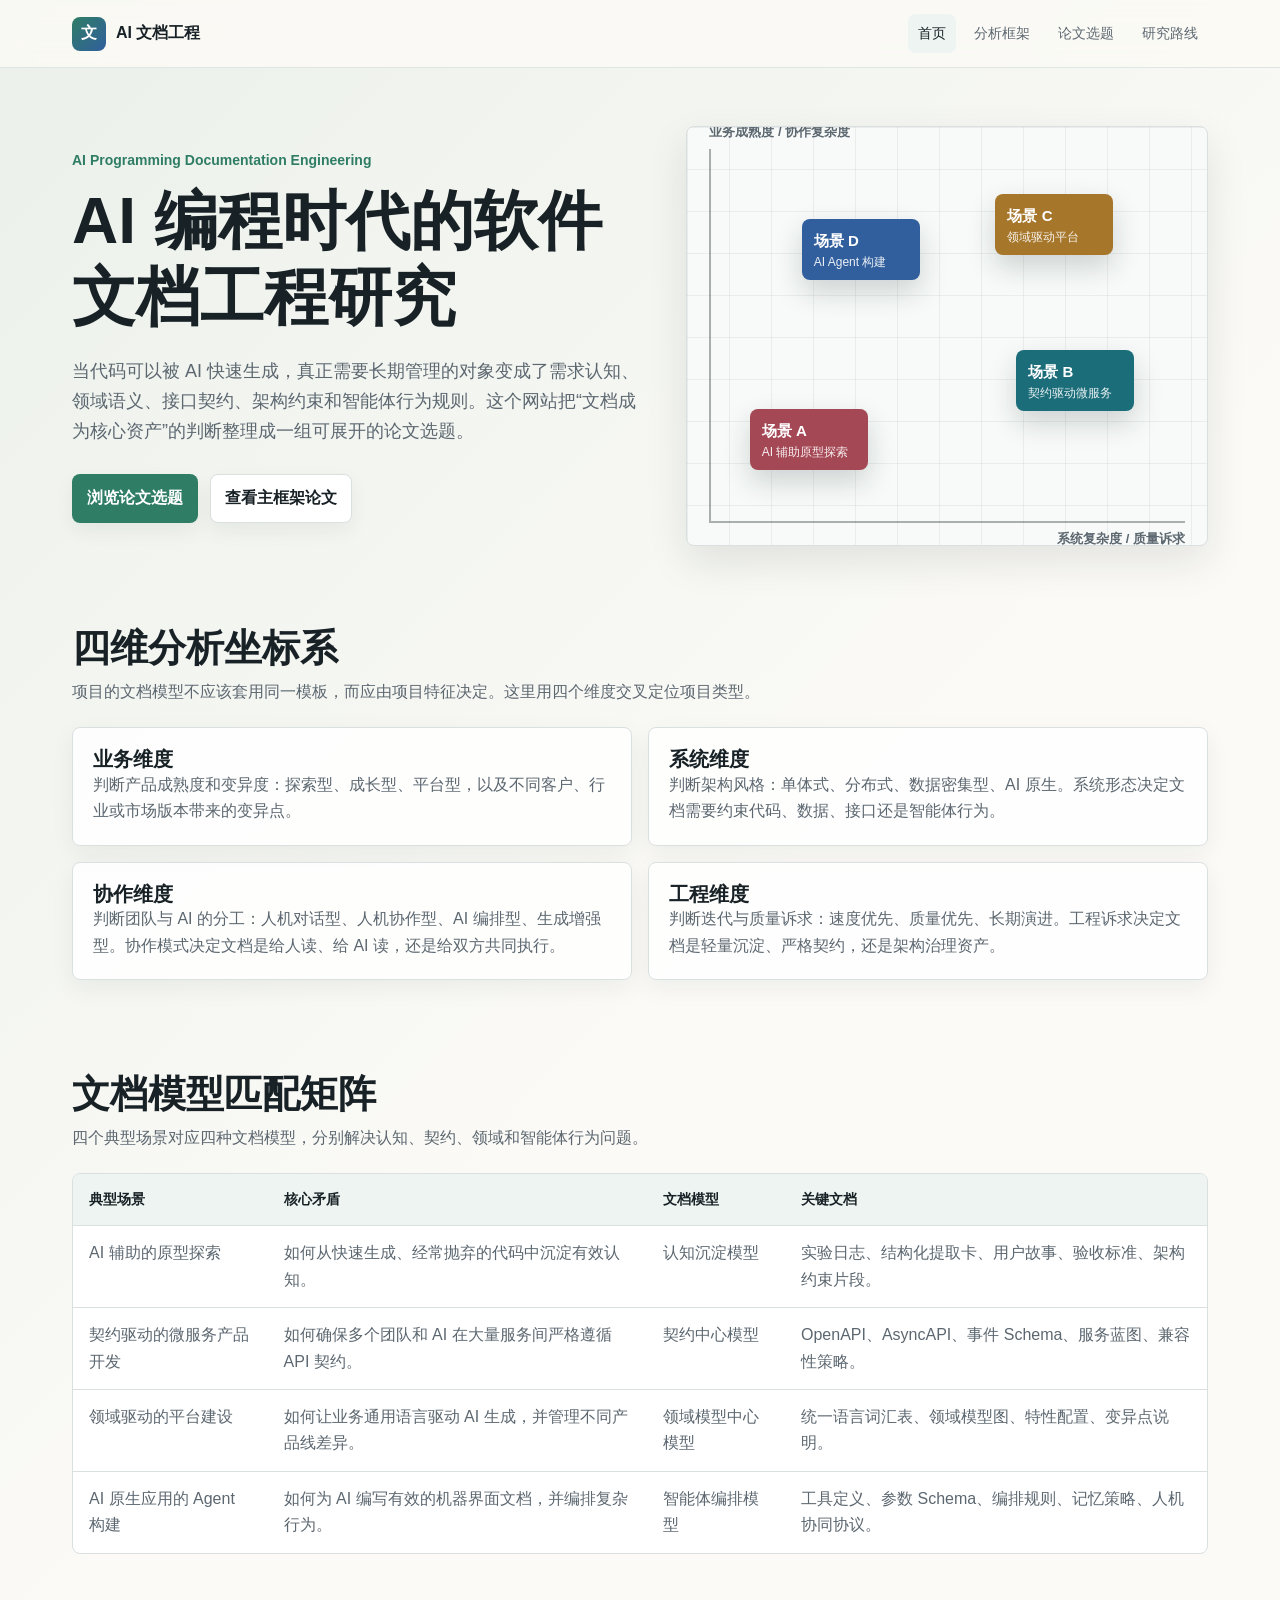
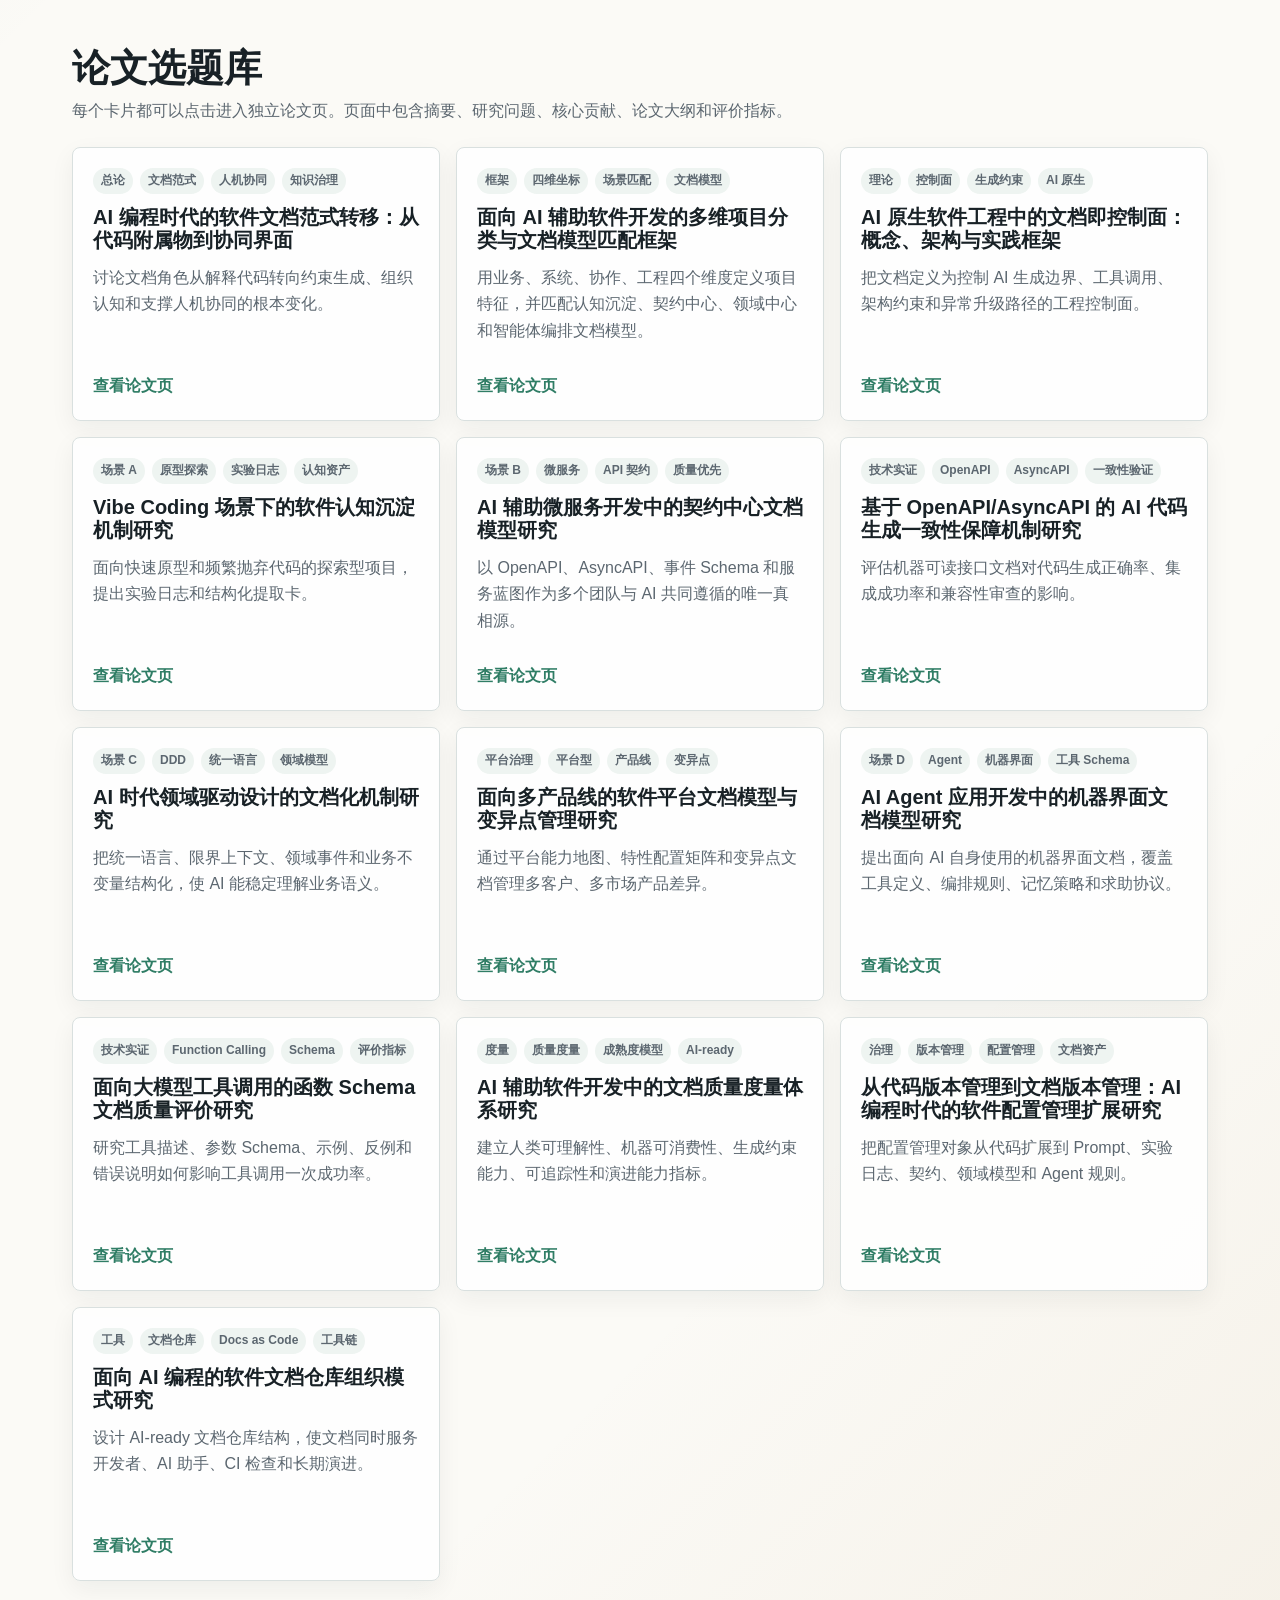
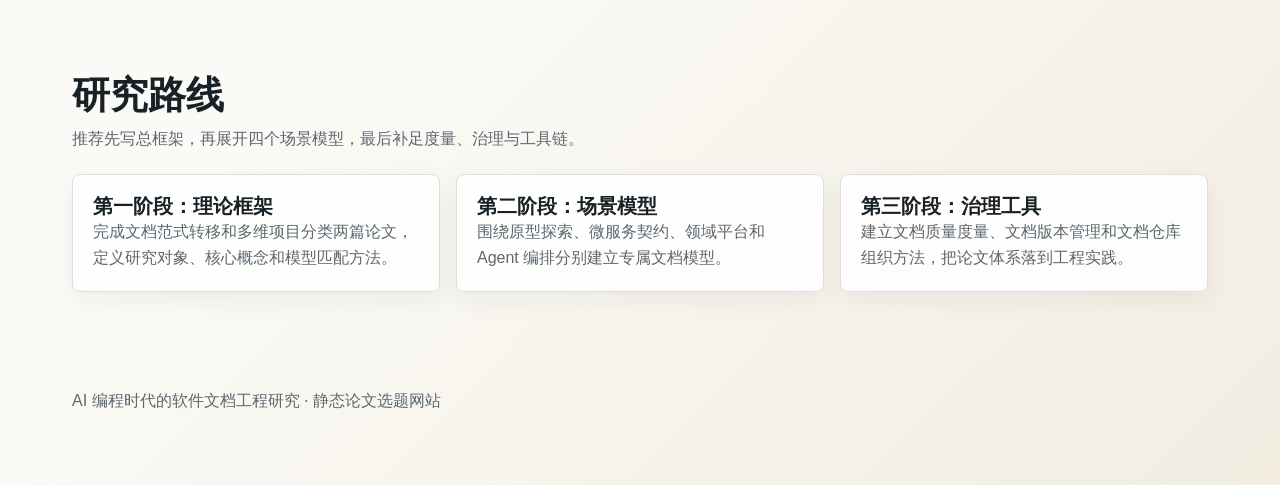
==== index.html @ 4df88398 "Create AI documentation engineering site" ====
<!doctype html>
<html lang="zh-CN">
<head>
  <meta charset="utf-8">
  <meta name="viewport" content="width=device-width, initial-scale=1">
  <title>AI 编程时代的软件文档工程研究</title>
  <link rel="stylesheet" href="styles.css">
</head>
<body>
  <header class="site-header">
    <nav class="nav">
      <a class="brand" href="index.html">
        <span class="brand-mark">文</span>
        <span>AI 文档工程</span>
      </a>
      <div class="nav-links">
        <a class="active" href="index.html">首页</a>
        <a href="#framework">分析框架</a>
        <a href="#papers">论文选题</a>
        <a href="#roadmap">研究路线</a>
      </div>
    </nav>
  </header>

  <main>
    <section class="hero">
      <div>
        <p class="eyebrow">AI Programming Documentation Engineering</p>
        <h1>AI 编程时代的软件文档工程研究</h1>
        <p class="lead">当代码可以被 AI 快速生成，真正需要长期管理的对象变成了需求认知、领域语义、接口契约、架构约束和智能体行为规则。这个网站把“文档成为核心资产”的判断整理成一组可展开的论文选题。</p>
        <div class="actions">
          <a class="button primary" href="#papers">浏览论文选题</a>
          <a class="button" href="papers/classification-framework.html">查看主框架论文</a>
        </div>
      </div>
      <div class="visual" aria-label="四维项目坐标中的典型场景">
        <div class="axis">
          <span class="y">业务成熟度 / 协作复杂度</span>
          <span class="x">系统复杂度 / 质量诉求</span>
        </div>
        <a class="node a" href="papers/vibe-coding-cognition.html">
          <strong>场景 A</strong>
          <small>AI 辅助原型探索</small>
        </a>
        <a class="node b" href="papers/contract-microservices.html">
          <strong>场景 B</strong>
          <small>契约驱动微服务</small>
        </a>
        <a class="node c" href="papers/ddd-documentation.html">
          <strong>场景 C</strong>
          <small>领域驱动平台</small>
        </a>
        <a class="node d" href="papers/agent-machine-interface.html">
          <strong>场景 D</strong>
          <small>AI Agent 构建</small>
        </a>
      </div>
    </section>

    <section class="section" id="framework">
      <div class="section-head">
        <div>
          <h2>四维分析坐标系</h2>
          <p>项目的文档模型不应该套用同一模板，而应由项目特征决定。这里用四个维度交叉定位项目类型。</p>
        </div>
      </div>
      <div class="grid cols-2">
        <article class="card">
          <h3>业务维度</h3>
          <p>判断产品成熟度和变异度：探索型、成长型、平台型，以及不同客户、行业或市场版本带来的变异点。</p>
        </article>
        <article class="card">
          <h3>系统维度</h3>
          <p>判断架构风格：单体式、分布式、数据密集型、AI 原生。系统形态决定文档需要约束代码、数据、接口还是智能体行为。</p>
        </article>
        <article class="card">
          <h3>协作维度</h3>
          <p>判断团队与 AI 的分工：人机对话型、人机协作型、AI 编排型、生成增强型。协作模式决定文档是给人读、给 AI 读，还是给双方共同执行。</p>
        </article>
        <article class="card">
          <h3>工程维度</h3>
          <p>判断迭代与质量诉求：速度优先、质量优先、长期演进。工程诉求决定文档是轻量沉淀、严格契约，还是架构治理资产。</p>
        </article>
      </div>
    </section>

    <section class="section">
      <div class="section-head">
        <div>
          <h2>文档模型匹配矩阵</h2>
          <p>四个典型场景对应四种文档模型，分别解决认知、契约、领域和智能体行为问题。</p>
        </div>
      </div>
      <div class="matrix">
        <table>
          <thead>
            <tr>
              <th>典型场景</th>
              <th>核心矛盾</th>
              <th>文档模型</th>
              <th>关键文档</th>
            </tr>
          </thead>
          <tbody>
            <tr>
              <td>AI 辅助的原型探索</td>
              <td>如何从快速生成、经常抛弃的代码中沉淀有效认知。</td>
              <td>认知沉淀模型</td>
              <td>实验日志、结构化提取卡、用户故事、验收标准、架构约束片段。</td>
            </tr>
            <tr>
              <td>契约驱动的微服务产品开发</td>
              <td>如何确保多个团队和 AI 在大量服务间严格遵循 API 契约。</td>
              <td>契约中心模型</td>
              <td>OpenAPI、AsyncAPI、事件 Schema、服务蓝图、兼容性策略。</td>
            </tr>
            <tr>
              <td>领域驱动的平台建设</td>
              <td>如何让业务通用语言驱动 AI 生成，并管理不同产品线差异。</td>
              <td>领域模型中心模型</td>
              <td>统一语言词汇表、领域模型图、特性配置、变异点说明。</td>
            </tr>
            <tr>
              <td>AI 原生应用的 Agent 构建</td>
              <td>如何为 AI 编写有效的机器界面文档，并编排复杂行为。</td>
              <td>智能体编排模型</td>
              <td>工具定义、参数 Schema、编排规则、记忆策略、人机协同协议。</td>
            </tr>
          </tbody>
        </table>
      </div>
    </section>

    <section class="section" id="papers">
      <div class="section-head">
        <div>
          <h2>论文选题库</h2>
          <p>每个卡片都可以点击进入独立论文页。页面中包含摘要、研究问题、核心贡献、论文大纲和评价指标。</p>
        </div>
      </div>
      <div class="grid cols-3" data-paper-grid></div>
    </section>

    <section class="section" id="roadmap">
      <div class="section-head">
        <div>
          <h2>研究路线</h2>
          <p>推荐先写总框架，再展开四个场景模型，最后补足度量、治理与工具链。</p>
        </div>
      </div>
      <div class="grid cols-3">
        <article class="card">
          <h3>第一阶段：理论框架</h3>
          <p>完成文档范式转移和多维项目分类两篇论文，定义研究对象、核心概念和模型匹配方法。</p>
        </article>
        <article class="card">
          <h3>第二阶段：场景模型</h3>
          <p>围绕原型探索、微服务契约、领域平台和 Agent 编排分别建立专属文档模型。</p>
        </article>
        <article class="card">
          <h3>第三阶段：治理工具</h3>
          <p>建立文档质量度量、文档版本管理和文档仓库组织方法，把论文体系落到工程实践。</p>
        </article>
      </div>
    </section>
  </main>

  <footer class="site-footer">
    <p>AI 编程时代的软件文档工程研究 · 静态论文选题网站</p>
  </footer>
  <script src="site.js"></script>
</body>
</html>
---- styles.css ----
:root {
  --ink: #182126;
  --muted: #5c6770;
  --line: #d9e0df;
  --paper: #fbfaf6;
  --surface: #ffffff;
  --field: #eef4f1;
  --green: #2f7d65;
  --teal: #1b6d7a;
  --rose: #a54855;
  --gold: #a6762b;
  --blue: #315f9d;
  --shadow: 0 16px 40px rgba(24, 33, 38, 0.1);
}

* {
  box-sizing: border-box;
}

html {
  scroll-behavior: smooth;
}

body {
  margin: 0;
  color: var(--ink);
  background:
    linear-gradient(135deg, rgba(47, 125, 101, 0.08), transparent 34%),
    linear-gradient(315deg, rgba(166, 118, 43, 0.1), transparent 28%),
    var(--paper);
  font-family: -apple-system, BlinkMacSystemFont, "Segoe UI", "PingFang SC", "Hiragino Sans GB", "Microsoft YaHei", Arial, sans-serif;
  line-height: 1.65;
}

a {
  color: inherit;
  text-decoration: none;
}

.site-header {
  position: sticky;
  top: 0;
  z-index: 20;
  border-bottom: 1px solid rgba(217, 224, 223, 0.8);
  background: rgba(251, 250, 246, 0.9);
  backdrop-filter: blur(14px);
}

.nav {
  max-width: 1180px;
  margin: 0 auto;
  padding: 14px 22px;
  display: flex;
  align-items: center;
  justify-content: space-between;
  gap: 18px;
}

.brand {
  display: inline-flex;
  align-items: center;
  gap: 10px;
  font-weight: 760;
  letter-spacing: 0;
}

.brand-mark {
  width: 34px;
  height: 34px;
  border-radius: 8px;
  display: grid;
  place-items: center;
  color: #fff;
  background: linear-gradient(135deg, var(--green), var(--blue));
  font-size: 16px;
}

.nav-links {
  display: flex;
  align-items: center;
  gap: 8px;
  flex-wrap: wrap;
  justify-content: flex-end;
}

.nav-links a {
  padding: 8px 10px;
  border-radius: 7px;
  color: var(--muted);
  font-size: 14px;
}

.nav-links a:hover,
.nav-links a.active {
  color: var(--ink);
  background: var(--field);
}

.hero {
  max-width: 1180px;
  margin: 0 auto;
  padding: 58px 22px 34px;
  display: grid;
  grid-template-columns: minmax(0, 1.05fr) minmax(340px, 0.95fr);
  gap: 38px;
  align-items: center;
}

.eyebrow {
  margin: 0 0 12px;
  color: var(--green);
  font-size: 14px;
  font-weight: 760;
}

h1,
h2,
h3 {
  line-height: 1.18;
  margin: 0;
  letter-spacing: 0;
}

h1 {
  font-size: clamp(34px, 5vw, 64px);
  max-width: 780px;
}

h2 {
  font-size: clamp(24px, 3vw, 38px);
}

h3 {
  font-size: 20px;
}

.lead {
  margin: 22px 0 0;
  max-width: 760px;
  color: var(--muted);
  font-size: 18px;
}

.actions {
  display: flex;
  flex-wrap: wrap;
  gap: 12px;
  margin-top: 28px;
}

.button {
  display: inline-flex;
  align-items: center;
  justify-content: center;
  gap: 9px;
  min-height: 42px;
  padding: 10px 14px;
  border: 1px solid var(--line);
  border-radius: 8px;
  background: var(--surface);
  box-shadow: 0 8px 20px rgba(24, 33, 38, 0.06);
  font-weight: 700;
}

.button.primary {
  color: #fff;
  border-color: transparent;
  background: var(--green);
}

.visual {
  min-height: 420px;
  border: 1px solid var(--line);
  border-radius: 8px;
  background:
    linear-gradient(90deg, rgba(24, 33, 38, 0.06) 1px, transparent 1px),
    linear-gradient(rgba(24, 33, 38, 0.06) 1px, transparent 1px),
    #f7faf8;
  background-size: 42px 42px;
  box-shadow: var(--shadow);
  padding: 22px;
  position: relative;
  overflow: hidden;
}

.axis {
  position: absolute;
  inset: 22px;
  border-left: 2px solid rgba(24, 33, 38, 0.35);
  border-bottom: 2px solid rgba(24, 33, 38, 0.35);
}

.axis span {
  position: absolute;
  color: var(--muted);
  font-size: 13px;
  font-weight: 700;
}

.axis .x {
  right: 0;
  bottom: -28px;
}

.axis .y {
  left: -2px;
  top: -28px;
}

.node {
  position: absolute;
  min-width: 118px;
  padding: 10px 12px;
  border-radius: 8px;
  color: #fff;
  box-shadow: 0 12px 28px rgba(24, 33, 38, 0.18);
}

.node strong {
  display: block;
  font-size: 15px;
}

.node small {
  display: block;
  opacity: 0.9;
  font-size: 12px;
  line-height: 1.35;
}

.node.a { left: 12%; bottom: 18%; background: var(--rose); }
.node.b { right: 14%; bottom: 32%; background: var(--teal); }
.node.c { right: 18%; top: 16%; background: var(--gold); }
.node.d { left: 22%; top: 22%; background: var(--blue); }

.section {
  max-width: 1180px;
  margin: 0 auto;
  padding: 46px 22px;
}

.section-head {
  display: flex;
  justify-content: space-between;
  align-items: end;
  gap: 20px;
  margin-bottom: 22px;
}

.section-head p {
  margin: 8px 0 0;
  color: var(--muted);
  max-width: 720px;
}

.grid {
  display: grid;
  gap: 16px;
}

.grid.cols-2 {
  grid-template-columns: repeat(2, minmax(0, 1fr));
}

.grid.cols-3 {
  grid-template-columns: repeat(3, minmax(0, 1fr));
}

.card {
  border: 1px solid var(--line);
  border-radius: 8px;
  background: rgba(255, 255, 255, 0.86);
  padding: 20px;
  box-shadow: 0 8px 24px rgba(24, 33, 38, 0.06);
}

.paper-card {
  display: flex;
  flex-direction: column;
  gap: 12px;
  min-height: 274px;
  transition: transform 0.18s ease, box-shadow 0.18s ease, border-color 0.18s ease;
}

.paper-card:hover {
  transform: translateY(-3px);
  border-color: rgba(47, 125, 101, 0.45);
  box-shadow: var(--shadow);
}

.tag-row {
  display: flex;
  flex-wrap: wrap;
  gap: 7px;
}

.tag {
  display: inline-flex;
  align-items: center;
  min-height: 26px;
  padding: 3px 8px;
  border-radius: 999px;
  color: var(--muted);
  background: var(--field);
  font-size: 12px;
  font-weight: 700;
}

.paper-card p,
.card p {
  margin: 0;
  color: var(--muted);
}

.paper-card .read {
  margin-top: auto;
  color: var(--green);
  font-weight: 760;
}

.matrix {
  overflow: auto;
  border: 1px solid var(--line);
  border-radius: 8px;
  background: var(--surface);
}

table {
  width: 100%;
  border-collapse: collapse;
  min-width: 820px;
}

th,
td {
  padding: 14px 16px;
  border-bottom: 1px solid var(--line);
  text-align: left;
  vertical-align: top;
}

th {
  background: var(--field);
  font-size: 14px;
}

td {
  color: var(--muted);
}

tr:last-child td {
  border-bottom: 0;
}

.paper-hero {
  max-width: 960px;
  margin: 0 auto;
  padding: 54px 22px 22px;
}

.paper-meta {
  display: flex;
  flex-wrap: wrap;
  gap: 8px;
  margin: 18px 0 0;
}

.paper-layout {
  max-width: 1180px;
  margin: 0 auto;
  padding: 22px;
  display: grid;
  grid-template-columns: 270px minmax(0, 1fr);
  gap: 28px;
  align-items: start;
}

.toc {
  position: sticky;
  top: 82px;
  border: 1px solid var(--line);
  border-radius: 8px;
  background: rgba(255, 255, 255, 0.9);
  padding: 16px;
}

.toc a {
  display: block;
  padding: 8px 0;
  color: var(--muted);
  font-size: 14px;
  border-bottom: 1px solid rgba(217, 224, 223, 0.75);
}

.toc a:last-child {
  border-bottom: 0;
}

.paper-content {
  display: grid;
  gap: 18px;
}

.paper-section {
  border: 1px solid var(--line);
  border-radius: 8px;
  background: rgba(255, 255, 255, 0.9);
  padding: 24px;
}

.paper-section p {
  color: var(--muted);
  margin: 12px 0 0;
}

.paper-section h3 {
  margin-top: 18px;
  font-size: 17px;
}

.paper-section ul,
.paper-section ol {
  margin: 14px 0 0;
  padding-left: 22px;
  color: var(--muted);
}

.paper-section li {
  margin: 7px 0;
}

.quote {
  border-left: 4px solid var(--green);
  padding: 10px 14px;
  background: var(--field);
  color: var(--ink);
  border-radius: 0 8px 8px 0;
}

pre {
  margin: 14px 0 0;
  padding: 16px;
  overflow: auto;
  border: 1px solid var(--line);
  border-radius: 8px;
  background: #f4f6f5;
  color: var(--ink);
}

code {
  font-family: "SFMono-Regular", Consolas, "Liberation Mono", monospace;
  font-size: 13px;
}

.site-footer {
  max-width: 1180px;
  margin: 0 auto;
  padding: 34px 22px 54px;
  color: var(--muted);
}

@media (max-width: 900px) {
  .hero,
  .paper-layout {
    grid-template-columns: 1fr;
  }

  .visual {
    min-height: 360px;
  }

  .grid.cols-2,
  .grid.cols-3 {
    grid-template-columns: 1fr;
  }

  .toc {
    position: static;
  }
}

@media (max-width: 640px) {
  .nav {
    align-items: flex-start;
    flex-direction: column;
  }

  .nav-links {
    justify-content: flex-start;
  }

  .hero {
    padding-top: 36px;
  }

  .section-head {
    align-items: flex-start;
    flex-direction: column;
  }

  .visual {
    min-height: 320px;
    padding: 16px;
  }

  .node {
    min-width: 96px;
    padding: 8px;
  }

  .node strong {
    font-size: 13px;
  }
}
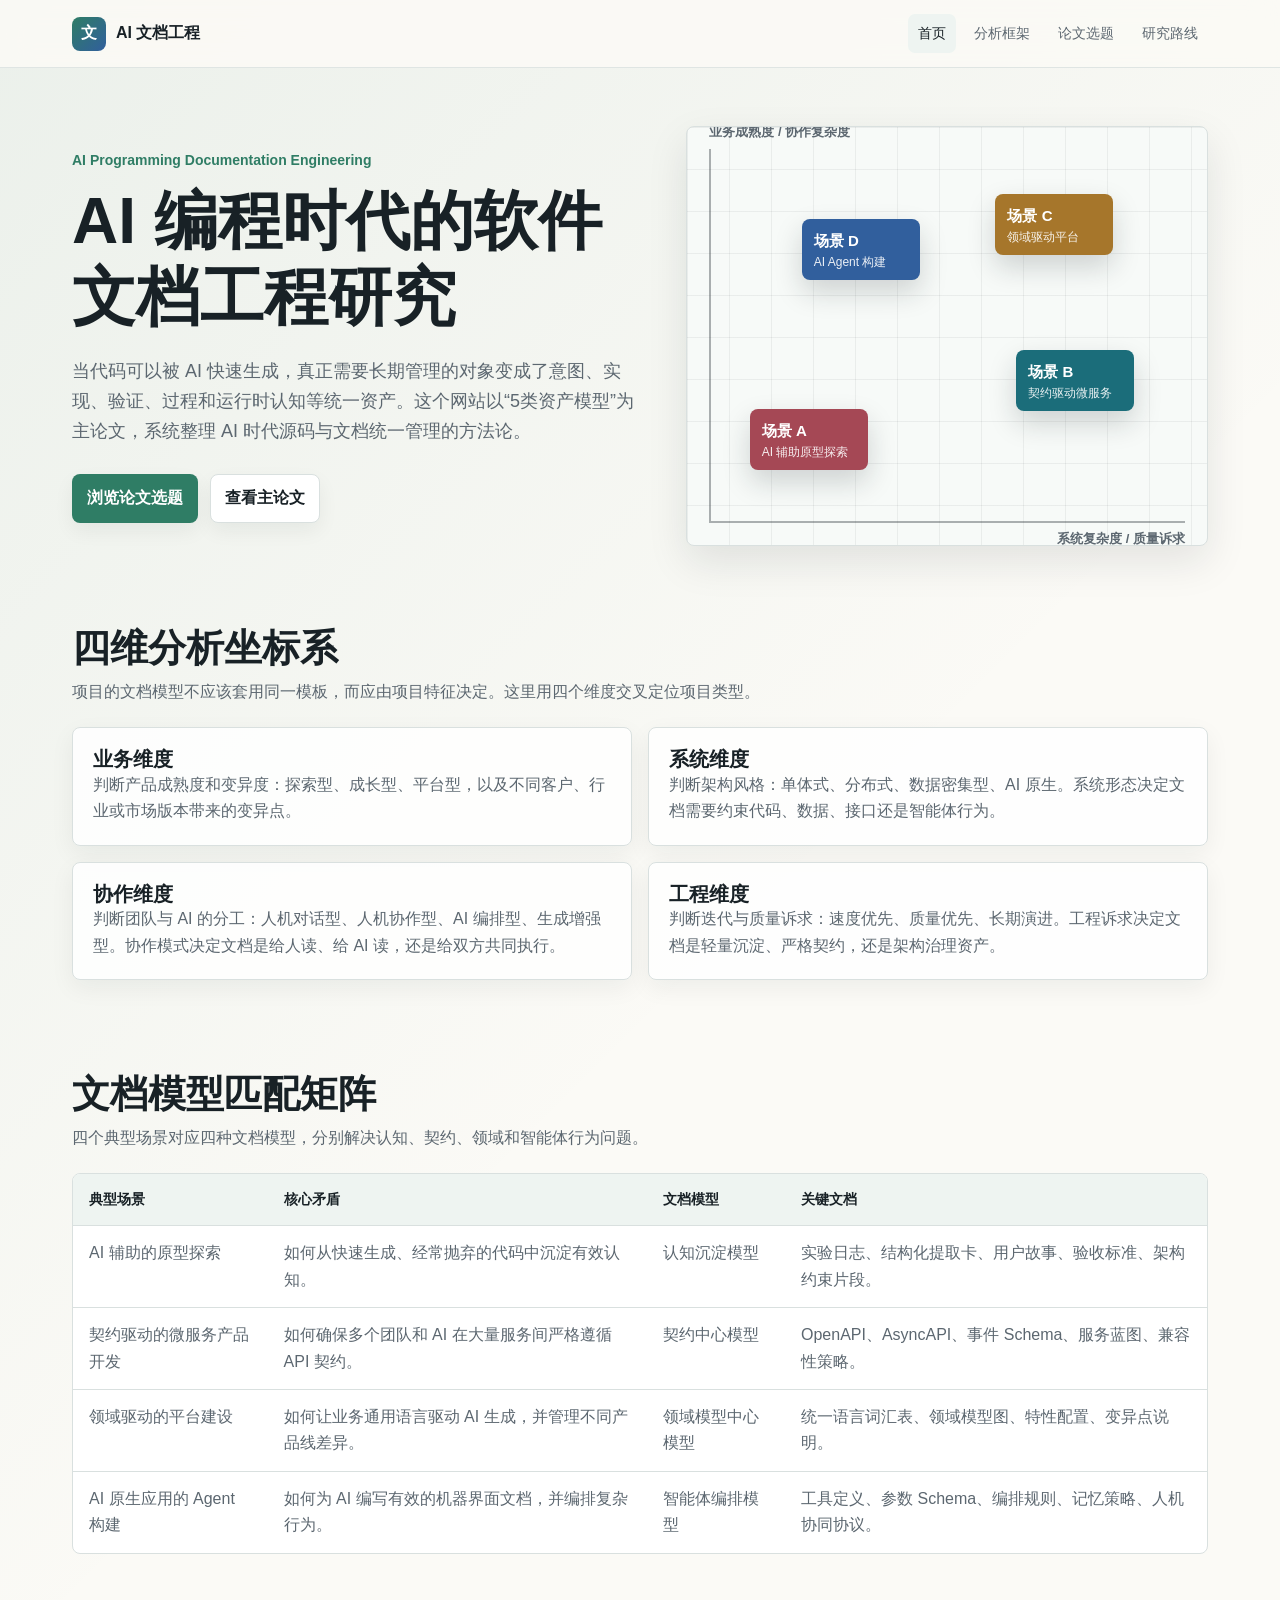
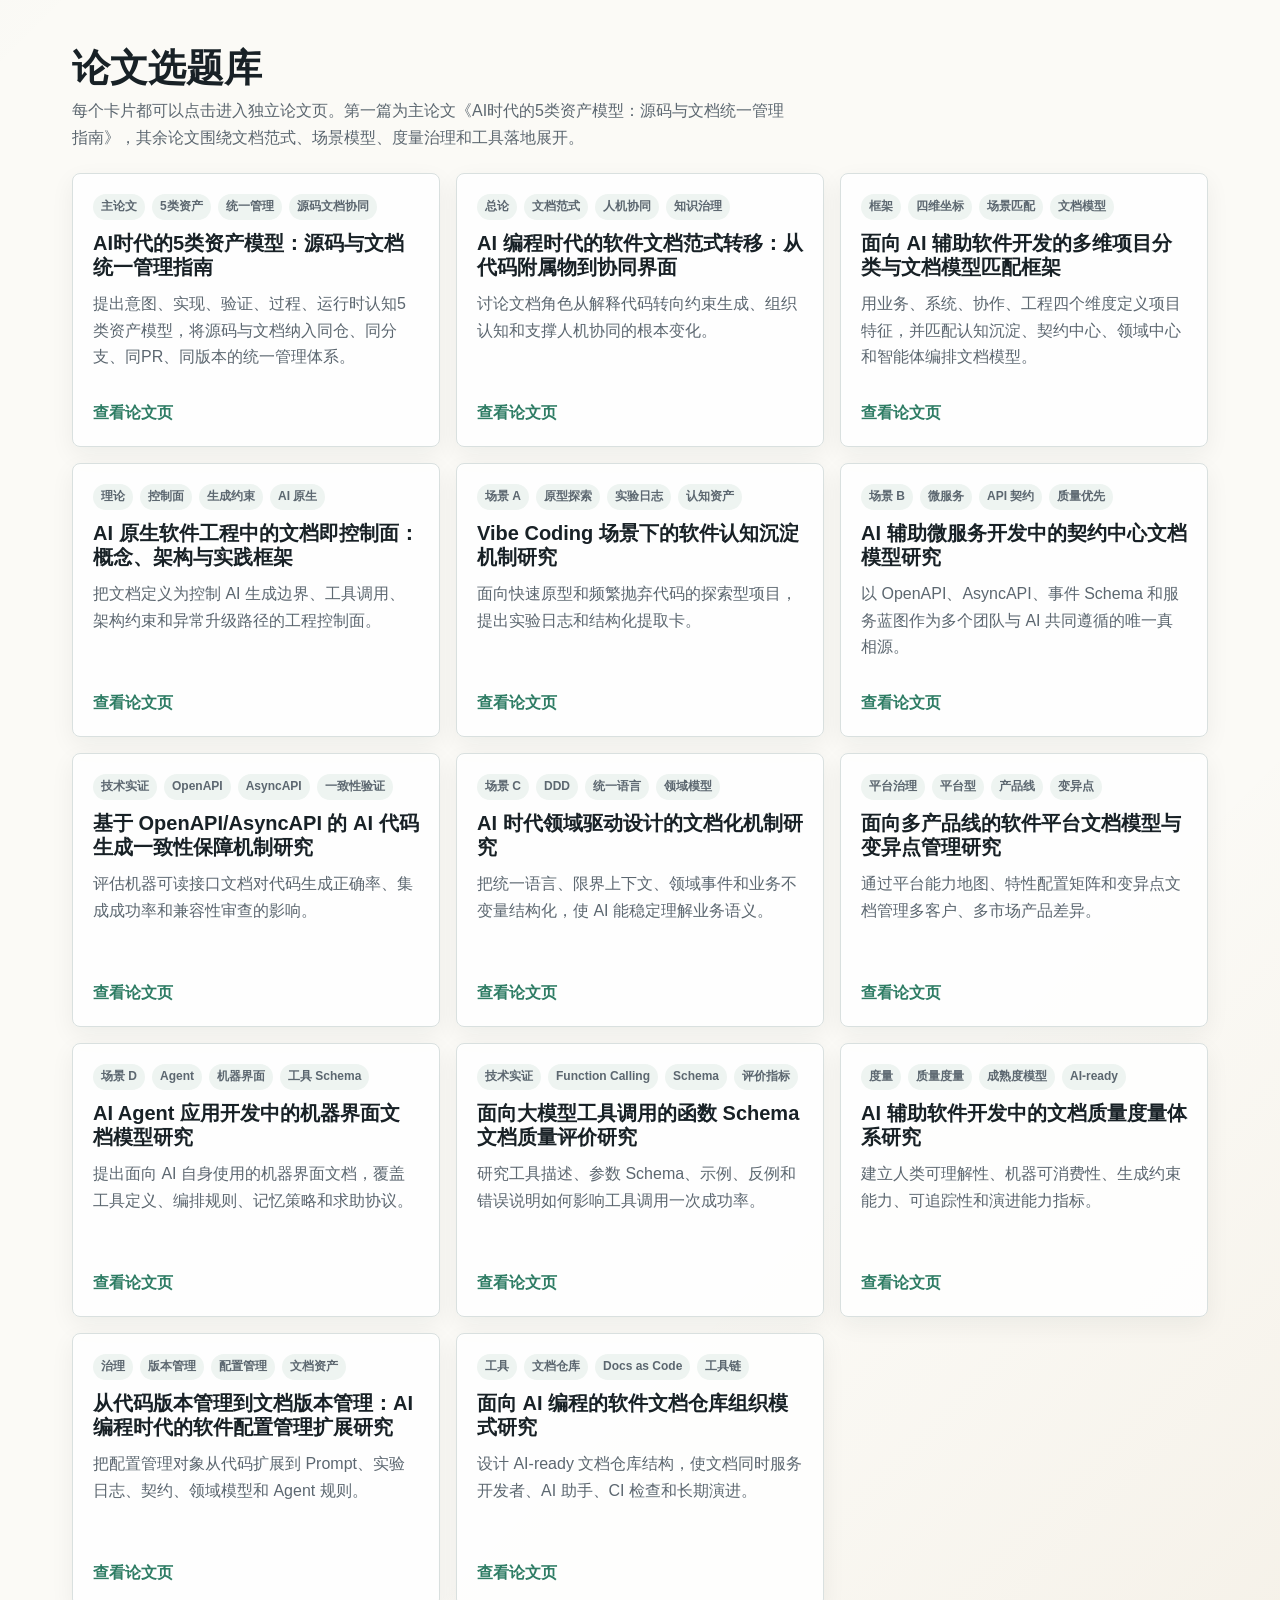
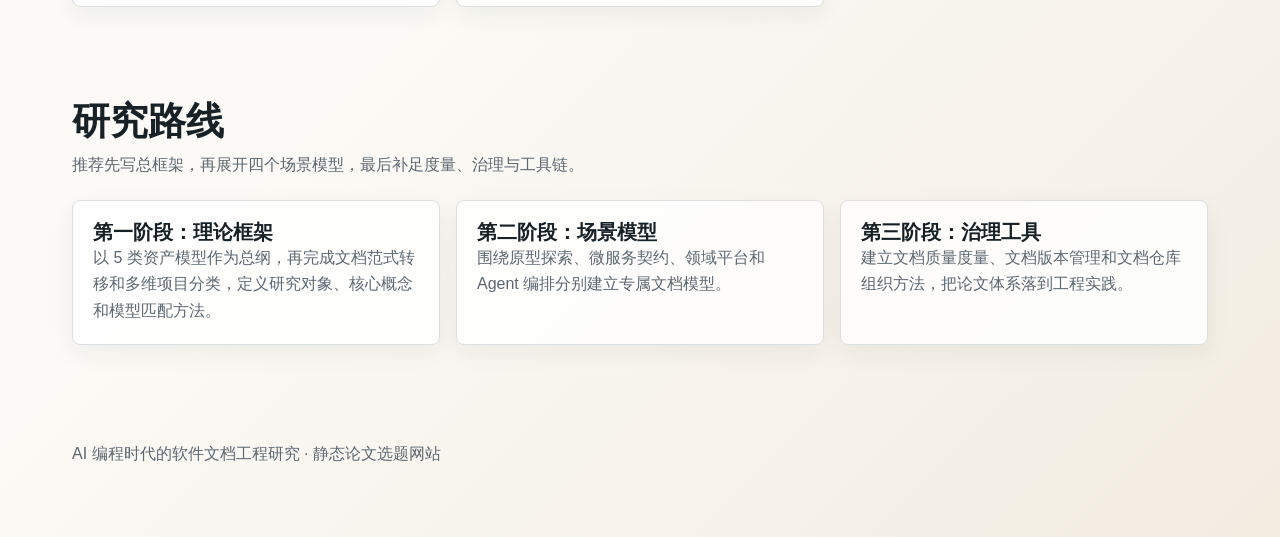
==== commit 4f23e735: "Add five asset model as primary paper" ====
--- a/index.html
+++ b/index.html
@@ -27,10 +27,10 @@
       <div>
         <p class="eyebrow">AI Programming Documentation Engineering</p>
         <h1>AI 编程时代的软件文档工程研究</h1>
-        <p class="lead">当代码可以被 AI 快速生成，真正需要长期管理的对象变成了需求认知、领域语义、接口契约、架构约束和智能体行为规则。这个网站把“文档成为核心资产”的判断整理成一组可展开的论文选题。</p>
+        <p class="lead">当代码可以被 AI 快速生成，真正需要长期管理的对象变成了意图、实现、验证、过程和运行时认知等统一资产。这个网站以“5类资产模型”为主论文，系统整理 AI 时代源码与文档统一管理的方法论。</p>
         <div class="actions">
           <a class="button primary" href="#papers">浏览论文选题</a>
-          <a class="button" href="papers/classification-framework.html">查看主框架论文</a>
+          <a class="button" href="papers/five-asset-model.html">查看主论文</a>
         </div>
       </div>
       <div class="visual" aria-label="四维项目坐标中的典型场景">
@@ -135,7 +135,7 @@
       <div class="section-head">
         <div>
           <h2>论文选题库</h2>
-          <p>每个卡片都可以点击进入独立论文页。页面中包含摘要、研究问题、核心贡献、论文大纲和评价指标。</p>
+          <p>每个卡片都可以点击进入独立论文页。第一篇为主论文《AI时代的5类资产模型：源码与文档统一管理指南》，其余论文围绕文档范式、场景模型、度量治理和工具落地展开。</p>
         </div>
       </div>
       <div class="grid cols-3" data-paper-grid></div>
@@ -151,7 +151,7 @@
       <div class="grid cols-3">
         <article class="card">
           <h3>第一阶段：理论框架</h3>
-          <p>完成文档范式转移和多维项目分类两篇论文，定义研究对象、核心概念和模型匹配方法。</p>
+          <p>以 5 类资产模型作为总纲，再完成文档范式转移和多维项目分类，定义研究对象、核心概念和模型匹配方法。</p>
         </article>
         <article class="card">
           <h3>第二阶段：场景模型</h3>
